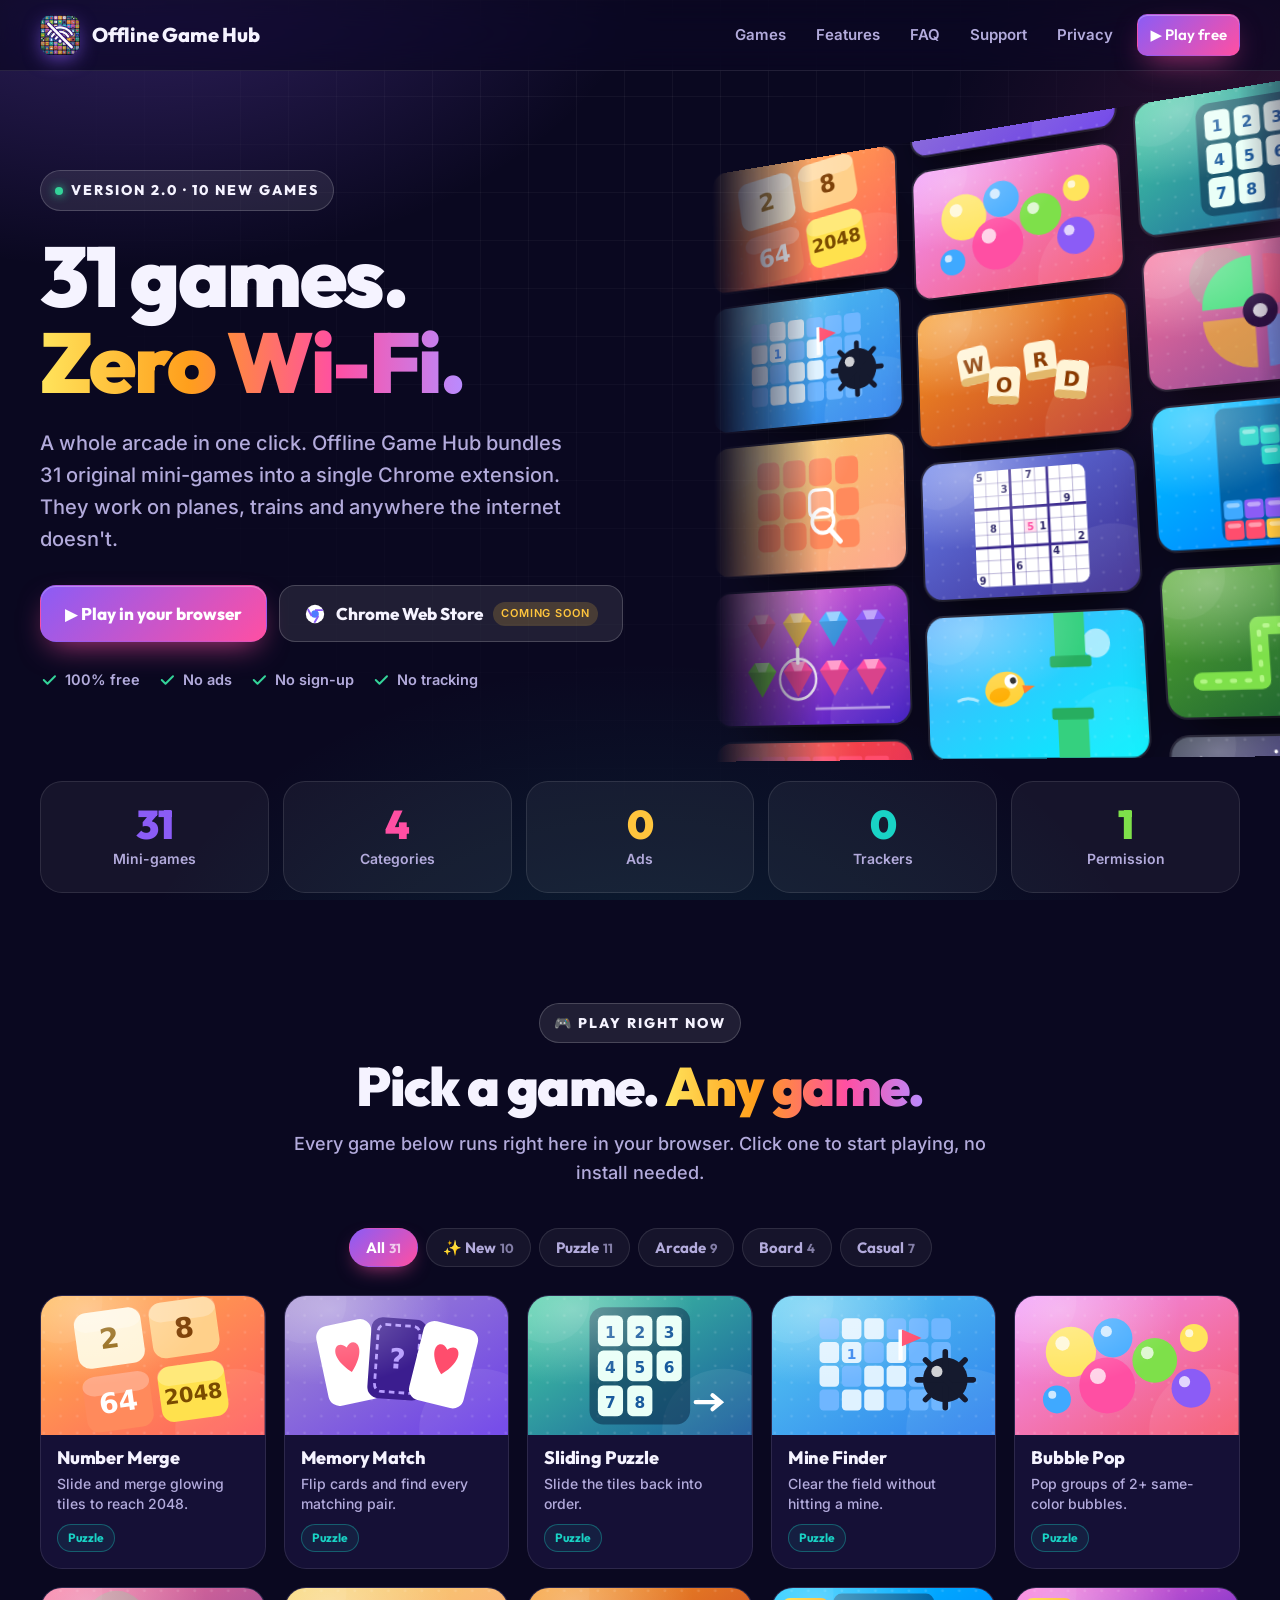
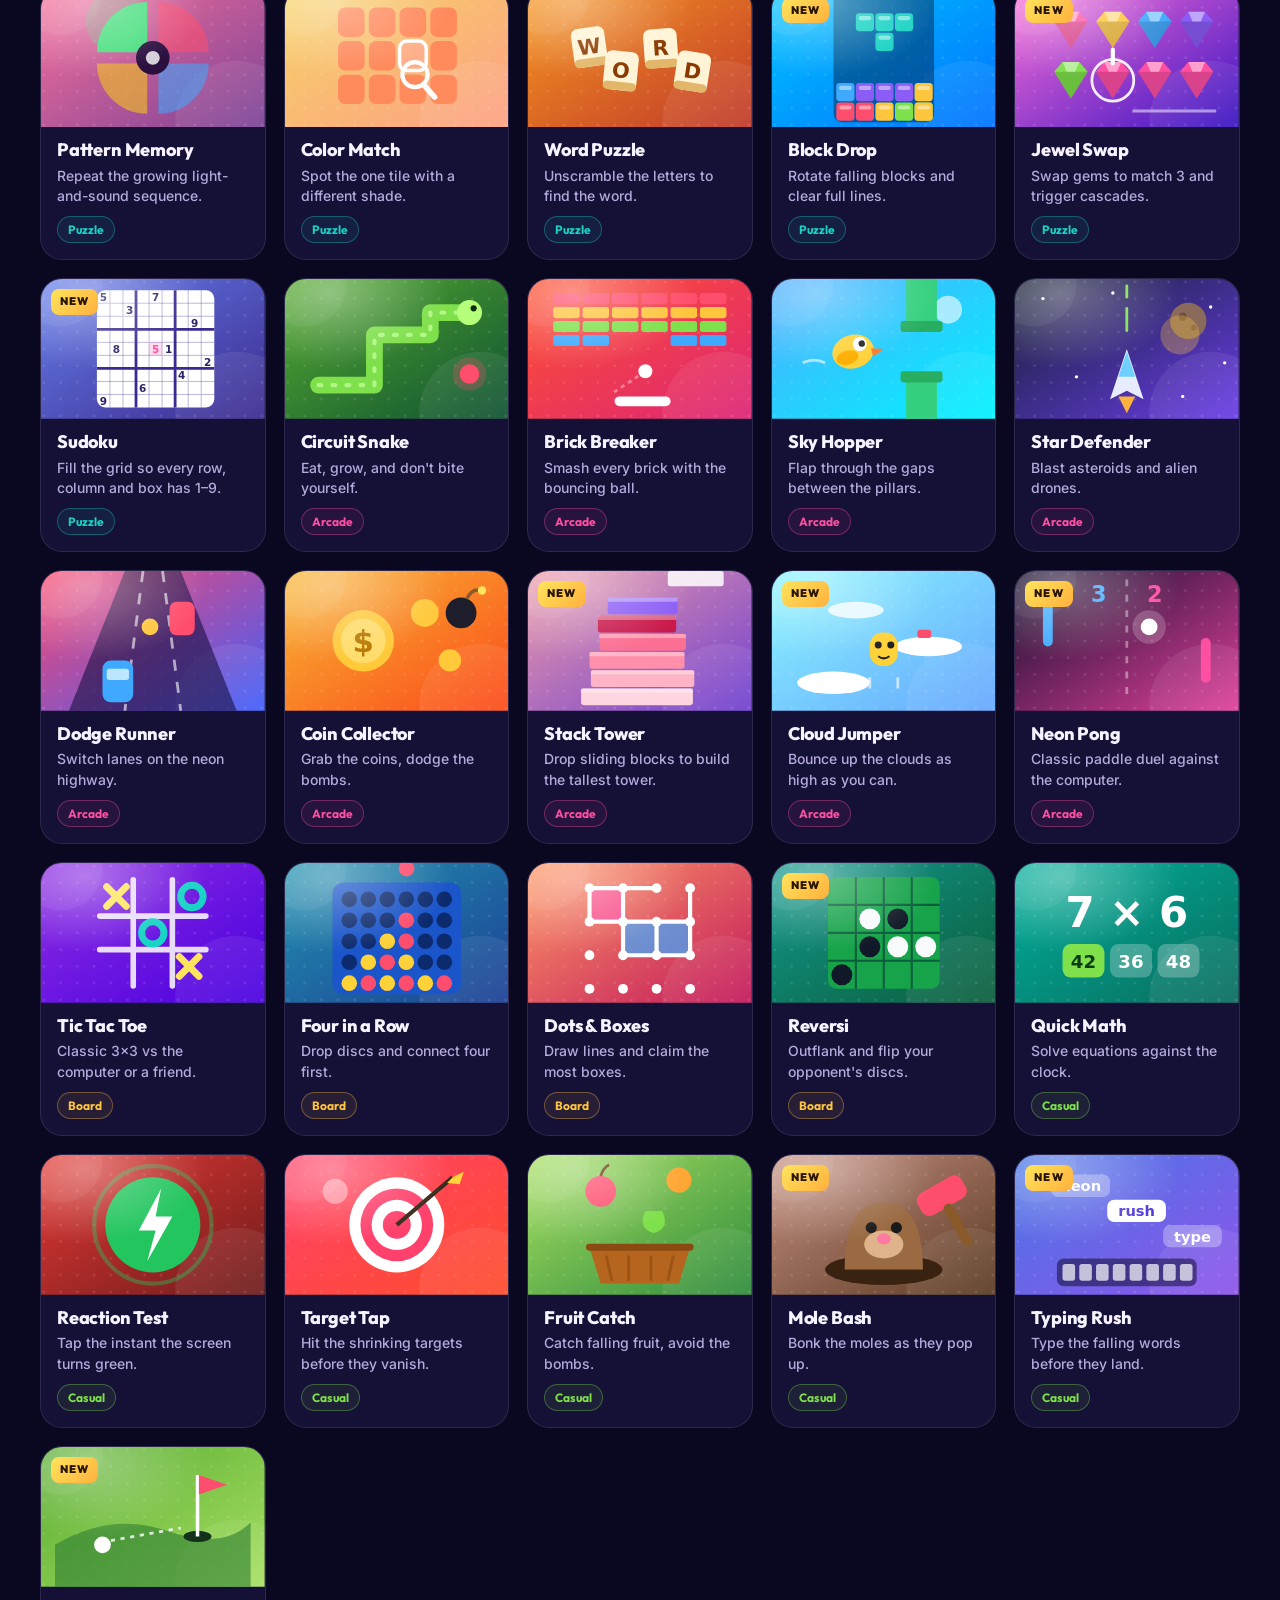
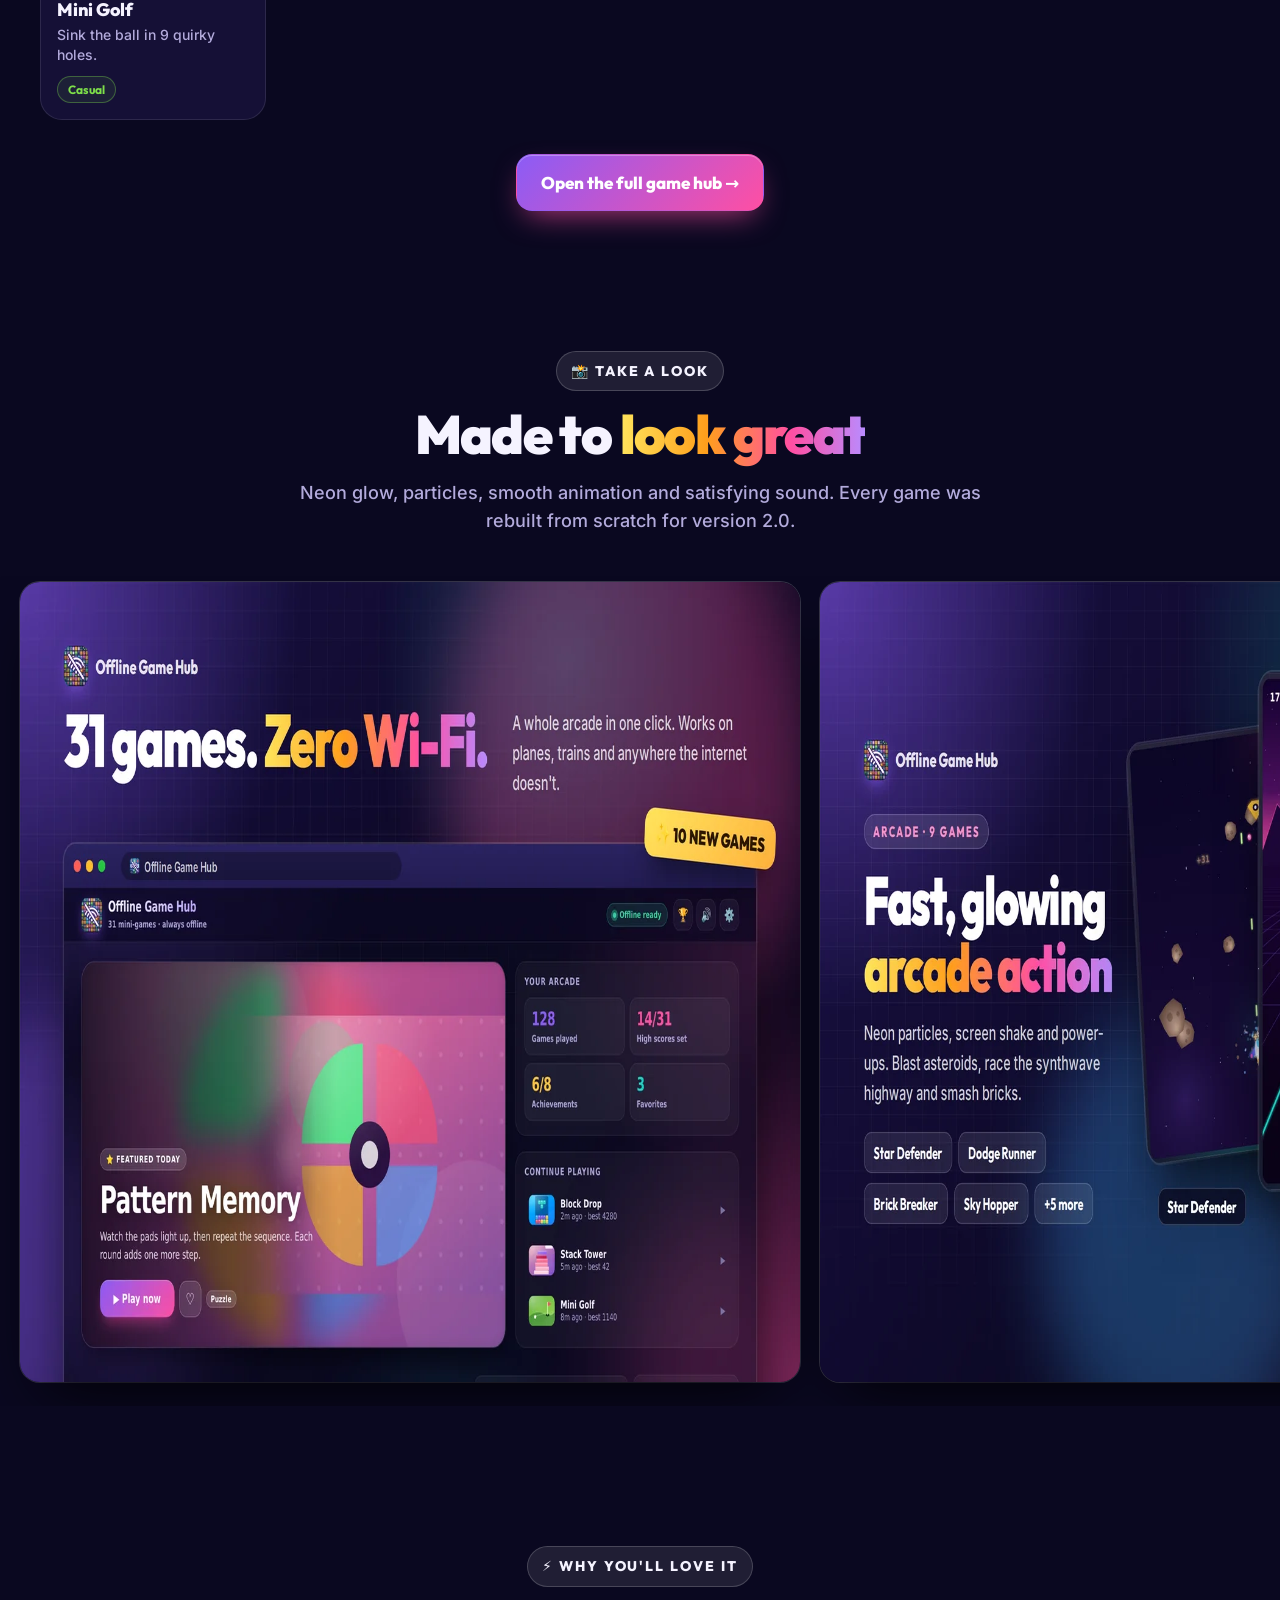
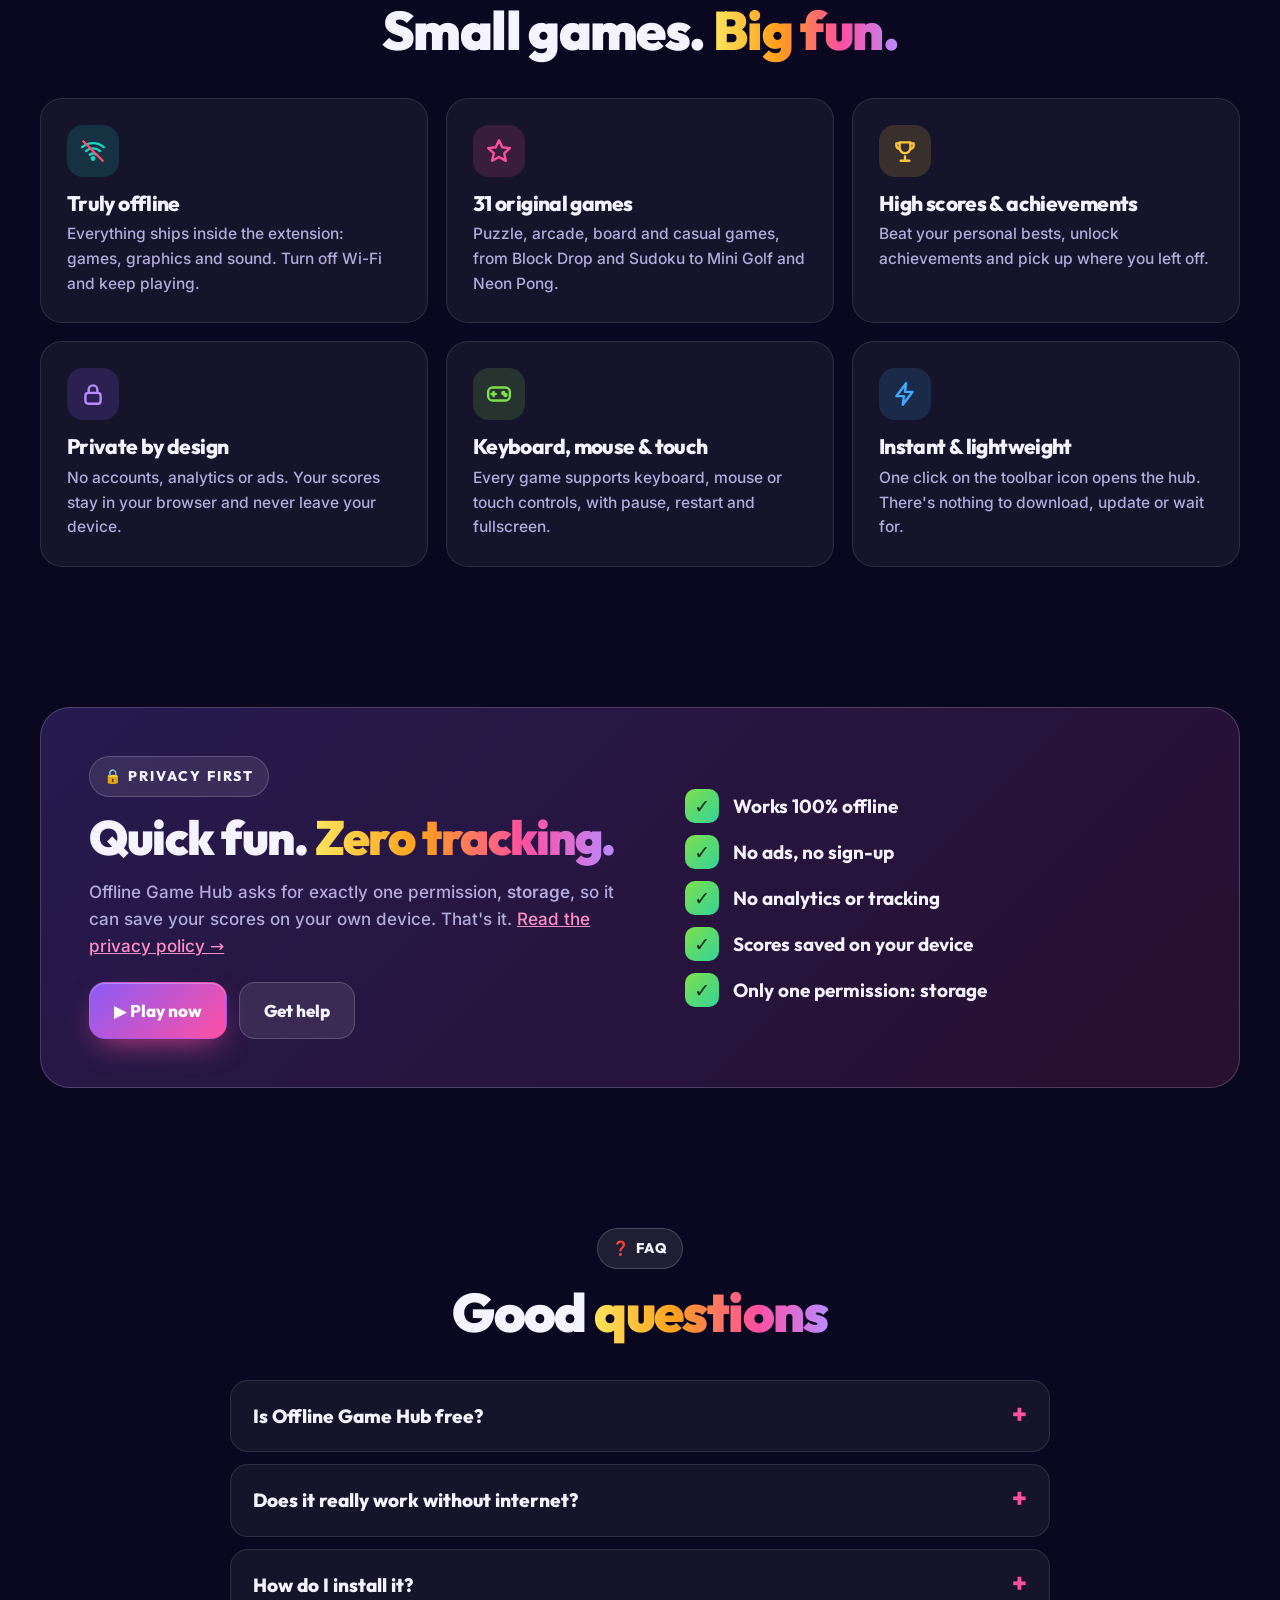
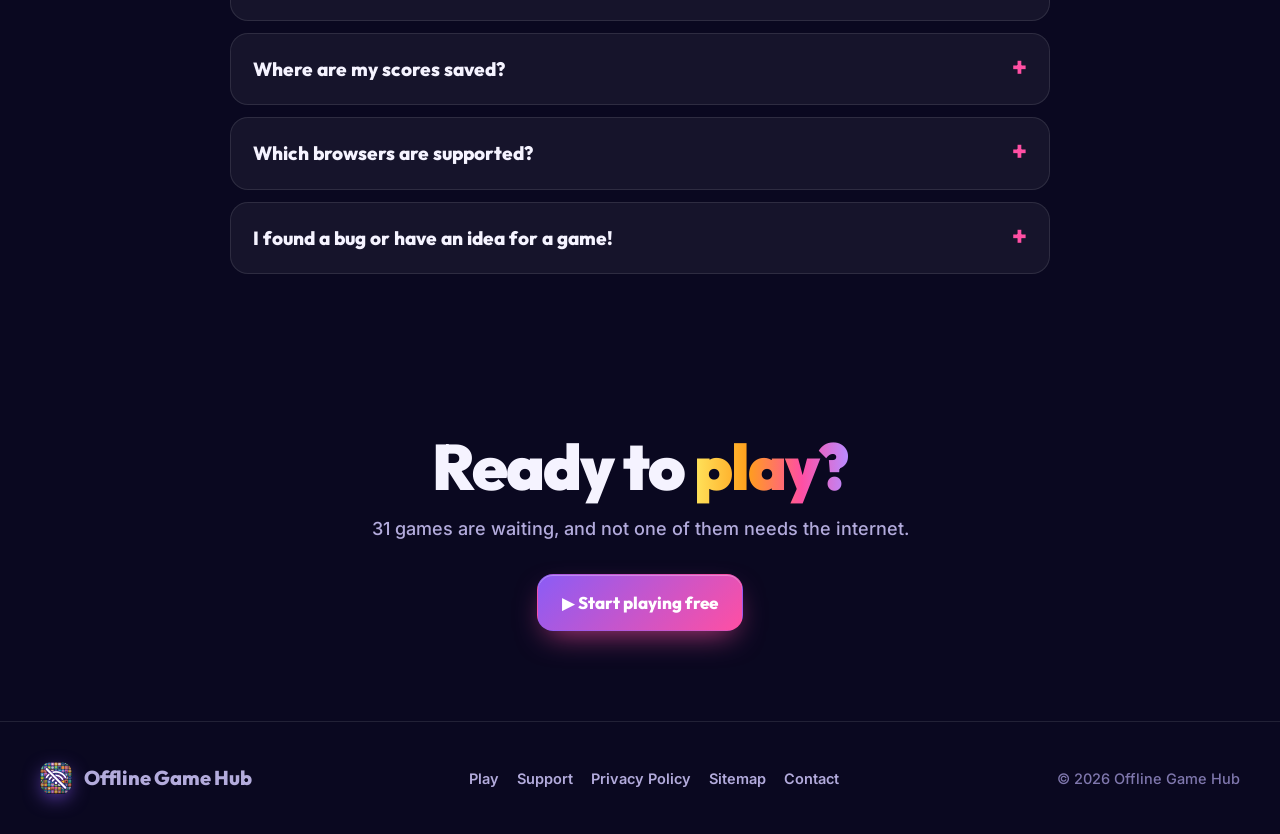
==== index.html @ c4d9e163 "Add files via upload" ====
<!DOCTYPE html>
<html lang="en">
<head>
<meta charset="UTF-8">
<meta name="viewport" content="width=device-width, initial-scale=1">
<title>Offline Game Hub – 31 Free Mini-Games That Work Without Internet</title>
<meta name="description" content="Offline Game Hub is a free Chrome extension with 31 original mini-games — puzzle, arcade, board and casual — that work fully offline. No ads, no account, no tracking.">
<link rel="canonical" href="https://YOUR-USERNAME.github.io/offline-game-hub/">
<meta name="theme-color" content="#0a0820">
<link rel="icon" href="favicon.ico" sizes="any">
<link rel="icon" type="image/png" href="assets/img/logo-64.png">
<link rel="apple-touch-icon" href="assets/img/logo-180.png">
<link rel="manifest" href="site.webmanifest">
<meta property="og:type" content="website">
<meta property="og:site_name" content="Offline Game Hub">
<meta property="og:title" content="Offline Game Hub – 31 mini-games, zero Wi-Fi">
<meta property="og:description" content="31 polished mini-games in one Chrome extension. Works offline. No ads, no sign-up, no tracking.">
<meta property="og:url" content="https://YOUR-USERNAME.github.io/offline-game-hub/">
<meta property="og:image" content="https://YOUR-USERNAME.github.io/offline-game-hub/assets/img/og-image.png">
<meta name="twitter:card" content="summary_large_image">
<meta name="twitter:image" content="https://YOUR-USERNAME.github.io/offline-game-hub/assets/img/og-image.png">
<link rel="preload" href="assets/fonts/outfit-latin-900-normal.woff2" as="font" type="font/woff2" crossorigin>
<link rel="stylesheet" href="assets/css/site.css">
<script type="application/ld+json">
{
  "@context": "https://schema.org",
  "@type": "SoftwareApplication",
  "name": "Offline Game Hub – Mini Games",
  "applicationCategory": "GameApplication",
  "operatingSystem": "Google Chrome",
  "description": "A Chrome extension with 31 original mini-games that work fully offline. No ads, no account, no tracking.",
  "url": "https://YOUR-USERNAME.github.io/offline-game-hub/",
  "image": "https://YOUR-USERNAME.github.io/offline-game-hub/assets/img/logo-512.png",
  "offers": { "@type": "Offer", "price": "0", "priceCurrency": "USD" },
  "softwareVersion": "2.0.0"
}
</script>
</head>
<body>
<div class="bg" aria-hidden="true"></div>

<header class="nav">
  <div class="wrap">
    <a class="brand" href="./"><img src="assets/img/logo-64.png" alt="" width="40" height="40">Offline Game Hub</a>
    <nav class="nav-links" aria-label="Main">
      <a href="#games">Games</a>
      <a href="#features">Features</a>
      <a href="#faq">FAQ</a>
      <a href="support.html">Support</a>
      <a href="privacy.html">Privacy</a>
      <a class="btn btn-primary btn-sm" href="play/hub/index.html">▶ Play free</a>
    </nav>
    <button class="menu-btn" type="button" aria-label="Open menu" aria-expanded="false">☰</button>
  </div>
</header>

<main>
  <section class="hero">
    <div class="wrap">
      <div>
        <span class="eyebrow"><span class="dot"></span>Version 2.0 · 10 new games</span>
        <h1><span data-game-count>31</span> games.<br><span class="grad-text">Zero Wi-Fi.</span></h1>
        <p class="lead">A whole arcade in one click. Offline Game Hub bundles 31 original mini-games into a single Chrome extension. They work on planes, trains and anywhere the internet doesn't.</p>
        <div class="cta-row">
          <a class="btn btn-primary" href="play/hub/index.html">▶ Play in your browser</a>
          <a class="btn btn-ghost" href="#install" aria-describedby="soon-note">
            <svg width="22" height="22" viewBox="0 0 24 24" aria-hidden="true"><circle cx="12" cy="12" r="10" fill="#fff"/><circle cx="12" cy="12" r="4.2" fill="#4f7cff"/><path d="M12 7.8h8.6M8.4 14.1 4.1 6.6M15.6 14.1l-4.3 7.4" stroke="#8b5cf6" stroke-width="2"/></svg>
            Chrome Web Store <span class="soon" id="soon-note">Coming soon</span>
          </a>
        </div>
        <div class="trust">
          <span><svg viewBox="0 0 24 24" fill="none" stroke="#34d399" stroke-width="2.6" stroke-linecap="round" stroke-linejoin="round"><path d="M5 12l5 5L20 7"/></svg>100% free</span>
          <span><svg viewBox="0 0 24 24" fill="none" stroke="#34d399" stroke-width="2.6" stroke-linecap="round" stroke-linejoin="round"><path d="M5 12l5 5L20 7"/></svg>No ads</span>
          <span><svg viewBox="0 0 24 24" fill="none" stroke="#34d399" stroke-width="2.6" stroke-linecap="round" stroke-linejoin="round"><path d="M5 12l5 5L20 7"/></svg>No sign-up</span>
          <span><svg viewBox="0 0 24 24" fill="none" stroke="#34d399" stroke-width="2.6" stroke-linecap="round" stroke-linejoin="round"><path d="M5 12l5 5L20 7"/></svg>No tracking</span>
        </div>
      </div>
      <div class="wall-stage" aria-hidden="true"><div class="wall" id="wall"></div></div>
    </div>
  </section>

  <div class="stats">
    <div class="wrap">
      <div class="stat reveal"><b data-game-count>31</b><span>Mini-games</span></div>
      <div class="stat reveal"><b>4</b><span>Categories</span></div>
      <div class="stat reveal"><b>0</b><span>Ads</span></div>
      <div class="stat reveal"><b>0</b><span>Trackers</span></div>
      <div class="stat reveal"><b>1</b><span>Permission</span></div>
    </div>
  </div>

  <section id="games">
    <div class="wrap">
      <div class="sec-head reveal">
        <span class="eyebrow">🎮 Play right now</span>
        <h2>Pick a game. <span class="grad-text">Any game.</span></h2>
        <p>Every game below runs right here in your browser. Click one to start playing, no install needed.</p>
      </div>
      <div class="tabs" id="tabs" role="toolbar" aria-label="Filter games"></div>
      <div class="games" id="game-grid" aria-live="polite"></div>
      <div class="center"><a class="btn btn-primary" href="play/hub/index.html">Open the full game hub →</a></div>
    </div>
  </section>

  <section id="screens">
    <div class="wrap">
      <div class="sec-head reveal">
        <span class="eyebrow">📸 Take a look</span>
        <h2>Made to <span class="grad-text">look great</span></h2>
        <p>Neon glow, particles, smooth animation and satisfying sound. Every game was rebuilt from scratch for version 2.0.</p>
      </div>
    </div>
    <div class="gallery reveal" tabindex="0" aria-label="Screenshots">
      <img src="assets/img/screenshot-1.webp" alt="The Offline Game Hub launcher with the featured game, stats and continue-playing list" width="1280" height="800" loading="lazy">
      <img src="assets/img/screenshot-2.webp" alt="Arcade games: Dodge Runner, Star Defender and Brick Breaker" width="1280" height="800" loading="lazy">
      <img src="assets/img/screenshot-3.webp" alt="Puzzle games: Block Drop, Jewel Swap and Number Merge" width="1280" height="800" loading="lazy">
      <img src="assets/img/screenshot-4.webp" alt="Board games: Reversi and Four in a Row against the computer" width="1280" height="800" loading="lazy">
      <img src="assets/img/screenshot-5.webp" alt="Casual games: Mole Bash, Mini Golf and Stack Tower, with privacy highlights" width="1280" height="800" loading="lazy">
    </div>
  </section>

  <section id="features">
    <div class="wrap">
      <div class="sec-head reveal">
        <span class="eyebrow">⚡ Why you'll love it</span>
        <h2>Small games. <span class="grad-text">Big fun.</span></h2>
      </div>
      <div class="features">
        <div class="feature reveal"><div class="ico" style="background:rgba(25,211,197,.15)"><svg viewBox="0 0 24 24" fill="none" stroke="#19d3c5" stroke-width="2.2" stroke-linecap="round"><path d="M2 8.5a15 15 0 0 1 20 0M5.5 12a10 10 0 0 1 13 0M9 15.5a5 5 0 0 1 6 0"/><circle cx="12" cy="19" r="1.2" fill="#19d3c5"/><path d="M3 3l18 18" stroke="#ff4d6d"/></svg></div><h3>Truly offline</h3><p>Everything ships inside the extension: games, graphics and sound. Turn off Wi-Fi and keep playing.</p></div>
        <div class="feature reveal"><div class="ico" style="background:rgba(255,79,163,.15)"><svg viewBox="0 0 24 24" fill="none" stroke="#ff4fa3" stroke-width="2.2" stroke-linecap="round" stroke-linejoin="round"><path d="M12 2l3 6.5 7 .8-5.2 4.8 1.5 7L12 17.5 5.7 21l1.5-7L2 9.3l7-.8z"/></svg></div><h3>31 original games</h3><p>Puzzle, arcade, board and casual games, from Block Drop and Sudoku to Mini Golf and Neon Pong.</p></div>
        <div class="feature reveal"><div class="ico" style="background:rgba(255,197,61,.15)"><svg viewBox="0 0 24 24" fill="none" stroke="#ffc53d" stroke-width="2.2" stroke-linecap="round" stroke-linejoin="round"><path d="M8 21h8M12 17v4M7 4h10v5a5 5 0 0 1-10 0z"/><path d="M17 5h3v2a3 3 0 0 1-3 3M7 5H4v2a3 3 0 0 0 3 3"/></svg></div><h3>High scores & achievements</h3><p>Beat your personal bests, unlock achievements and pick up where you left off.</p></div>
        <div class="feature reveal"><div class="ico" style="background:rgba(139,92,246,.18)"><svg viewBox="0 0 24 24" fill="none" stroke="#b98bff" stroke-width="2.2" stroke-linecap="round" stroke-linejoin="round"><rect x="5" y="11" width="14" height="10" rx="2.5"/><path d="M8 11V8a4 4 0 0 1 8 0v3"/></svg></div><h3>Private by design</h3><p>No accounts, analytics or ads. Your scores stay in your browser and never leave your device.</p></div>
        <div class="feature reveal"><div class="ico" style="background:rgba(126,224,74,.15)"><svg viewBox="0 0 24 24" fill="none" stroke="#7ee04a" stroke-width="2.2" stroke-linecap="round" stroke-linejoin="round"><rect x="2" y="6" width="20" height="12" rx="4"/><path d="M7 10v4M5 12h4"/><circle cx="16" cy="11" r="1" fill="#7ee04a"/><circle cx="18" cy="13" r="1" fill="#7ee04a"/></svg></div><h3>Keyboard, mouse & touch</h3><p>Every game supports keyboard, mouse or touch controls, with pause, restart and fullscreen.</p></div>
        <div class="feature reveal"><div class="ico" style="background:rgba(63,169,255,.15)"><svg viewBox="0 0 24 24" fill="none" stroke="#3fa9ff" stroke-width="2.2" stroke-linecap="round" stroke-linejoin="round"><path d="M13 2L4 14h7l-1 8 9-12h-7z"/></svg></div><h3>Instant & lightweight</h3><p>One click on the toolbar icon opens the hub. There's nothing to download, update or wait for.</p></div>
      </div>
    </div>
  </section>

  <section id="install">
    <div class="wrap">
      <div class="band reveal">
        <div>
          <span class="eyebrow">🔒 Privacy first</span>
          <h2 style="margin-top:16px">Quick fun. <span class="grad-text">Zero tracking.</span></h2>
          <p>Offline Game Hub asks for exactly one permission, <b>storage</b>, so it can save your scores on your own device. That's it. <a href="privacy.html" style="color:#ff8fc6">Read the privacy policy →</a></p>
          <div class="cta-row" style="margin-top:22px">
            <a class="btn btn-primary" href="play/hub/index.html">▶ Play now</a>
            <a class="btn btn-ghost" href="support.html">Get help</a>
          </div>
        </div>
        <ul class="checks">
          <li>Works 100% offline</li>
          <li>No ads, no sign-up</li>
          <li>No analytics or tracking</li>
          <li>Scores saved on your device</li>
          <li>Only one permission: storage</li>
        </ul>
      </div>
    </div>
  </section>

  <section id="faq">
    <div class="wrap">
      <div class="sec-head reveal">
        <span class="eyebrow">❓ FAQ</span>
        <h2>Good <span class="grad-text">questions</span></h2>
      </div>
      <div class="faq">
        <details class="reveal"><summary>Is Offline Game Hub free?</summary><p>Yes. It's completely free, with no ads, no in-app purchases and no account.</p></details>
        <details class="reveal"><summary>Does it really work without internet?</summary><p>Yes. Every game, image and sound is packaged inside the extension and made on your device, so once it's installed you can play with Wi-Fi turned off.</p></details>
        <details class="reveal"><summary>How do I install it?</summary><p>The extension is coming soon to the Chrome Web Store. Until then, you can play every game right here in your browser. The <a href="support.html#install" style="color:#ff8fc6">support page</a> also explains how to load the extension manually in Developer mode.</p></details>
        <details class="reveal"><summary>Where are my scores saved?</summary><p>Only on your own device, in your browser's local storage. Nothing is uploaded, and you can wipe everything anytime from Settings → Reset all data.</p></details>
        <details class="reveal"><summary>Which browsers are supported?</summary><p>The extension is built for Google Chrome and works in other Chromium browsers like Microsoft Edge, Brave and Opera. The web version on this site runs in any modern browser.</p></details>
        <details class="reveal"><summary>I found a bug or have an idea for a game!</summary><p>We'd love to hear it. Email <a href="mailto:saqibsohaib48@gmail.com" style="color:#ff8fc6">saqibsohaib48@gmail.com</a> or visit the <a href="support.html" style="color:#ff8fc6">support page</a>.</p></details>
      </div>
    </div>
  </section>

  <section class="final">
    <div class="wrap reveal">
      <h2>Ready to <span class="grad-text">play?</span></h2>
      <p>31 games are waiting, and not one of them needs the internet.</p>
      <div class="cta-row"><a class="btn btn-primary" href="play/hub/index.html">▶ Start playing free</a></div>
    </div>
  </section>
</main>

<footer>
  <div class="wrap">
    <a class="brand" href="./"><img src="assets/img/logo-64.png" alt="" width="32" height="32" style="width:32px;height:32px">Offline Game Hub</a>
    <nav aria-label="Footer">
      <a href="play/hub/index.html">Play</a>
      <a href="support.html">Support</a>
      <a href="privacy.html">Privacy Policy</a>
      <a href="sitemap.xml">Sitemap</a>
      <a href="mailto:saqibsohaib48@gmail.com">Contact</a>
    </nav>
    <span>© <span data-year>2026</span> Offline Game Hub</span>
  </div>
</footer>
<script type="module" src="assets/js/site.js"></script>
</body>
</html>
---- assets/css/site.css ----
/* Offline Game Hub — website styles */
@font-face { font-family: Outfit; font-weight: 600; font-display: swap; src: url(../fonts/outfit-latin-600-normal.woff2) format("woff2"); }
@font-face { font-family: Outfit; font-weight: 700; font-display: swap; src: url(../fonts/outfit-latin-700-normal.woff2) format("woff2"); }
@font-face { font-family: Outfit; font-weight: 800; font-display: swap; src: url(../fonts/outfit-latin-800-normal.woff2) format("woff2"); }
@font-face { font-family: Outfit; font-weight: 900; font-display: swap; src: url(../fonts/outfit-latin-900-normal.woff2) format("woff2"); }
@font-face { font-family: Inter; font-weight: 500; font-display: swap; src: url(../fonts/inter-latin-500-normal.woff2) format("woff2"); }
@font-face { font-family: Inter; font-weight: 600; font-display: swap; src: url(../fonts/inter-latin-600-normal.woff2) format("woff2"); }

:root {
  --bg: #0a0820; --bg2: #120e30; --surface: rgba(255,255,255,.05); --surface2: rgba(255,255,255,.09);
  --border: rgba(255,255,255,.1); --border2: rgba(255,255,255,.18);
  --text: #f5f3ff; --dim: #b3abdc; --faint: #7f77ad;
  --violet: #8b5cf6; --pink: #ff4fa3; --teal: #19d3c5; --amber: #ffc53d; --lime: #7ee04a;
  --grad: linear-gradient(135deg, #8b5cf6, #ff4fa3);
  --grad-text: linear-gradient(90deg, #ffe45c, #ff9f1c 35%, #ff4fa3 70%, #b98bff);
  --display: Outfit, "Segoe UI", system-ui, sans-serif;
  --body: Inter, "Segoe UI", system-ui, -apple-system, Roboto, sans-serif;
  --r: 22px; --max: 1200px;
}
* { box-sizing: border-box; }
html { scroll-behavior: smooth; overflow-x: hidden; }
body { margin: 0; background: var(--bg); color: var(--text); font-family: var(--body); line-height: 1.6; -webkit-font-smoothing: antialiased; overflow-x: hidden; }
img { max-width: 100%; display: block; }
a { color: inherit; }
.wrap { width: min(var(--max), calc(100% - 40px)); margin: 0 auto; }
.grad-text { background: var(--grad-text); -webkit-background-clip: text; background-clip: text; color: transparent; }
.sr-only { position: absolute; width: 1px; height: 1px; overflow: hidden; clip: rect(0 0 0 0); }
:focus-visible { outline: 3px solid var(--pink); outline-offset: 3px; border-radius: 8px; }

/* background */
.bg { position: fixed; inset: 0; z-index: -1; pointer-events: none;
  background:
    radial-gradient(900px 600px at 10% -10%, rgba(139,92,246,.35), transparent 60%),
    radial-gradient(800px 600px at 110% 20%, rgba(255,79,163,.2), transparent 60%),
    radial-gradient(900px 700px at 50% 120%, rgba(25,211,197,.14), transparent 60%), var(--bg); }
.bg::after { content: ""; position: absolute; inset: 0;
  background-image: linear-gradient(rgba(255,255,255,.045) 1px, transparent 1px), linear-gradient(90deg, rgba(255,255,255,.045) 1px, transparent 1px);
  background-size: 48px 48px; -webkit-mask-image: radial-gradient(ellipse at 50% 0%, #000 15%, transparent 70%); mask-image: radial-gradient(ellipse at 50% 0%, #000 15%, transparent 70%); }

/* nav */
.nav { position: sticky; top: 0; z-index: 50; backdrop-filter: blur(16px) saturate(1.4); background: rgba(10,8,32,.7); border-bottom: 1px solid var(--border); }
.nav .wrap { display: flex; align-items: center; justify-content: space-between; height: 70px; gap: 16px; }
.brand { display: flex; align-items: center; gap: 12px; text-decoration: none; font-family: var(--display); font-weight: 800; font-size: 20px; letter-spacing: -.01em; }
.brand img { width: 40px; height: 40px; border-radius: 11px; box-shadow: 0 6px 20px -4px rgba(139,92,246,.8); }
.nav-links { display: flex; align-items: center; gap: 6px; }
.nav-links a { text-decoration: none; font-weight: 600; font-size: 15px; color: var(--dim); padding: 8px 12px; border-radius: 10px; transition: color .2s, background .2s; }
.nav-links a:hover, .nav-links a[aria-current="page"] { color: var(--text); background: var(--surface); }
.nav-links a.btn, .nav-links a.btn:hover { color: #fff; background: var(--grad); margin-left: 6px; }
.menu-btn { display: none; background: var(--surface); border: 1px solid var(--border); color: var(--text); width: 44px; height: 44px; border-radius: 12px; font-size: 20px; cursor: pointer; }

/* buttons */
.btn { display: inline-flex; align-items: center; justify-content: center; gap: 10px; text-decoration: none; font-family: var(--display); font-weight: 800; font-size: 17px; padding: 14px 24px; border-radius: 16px; border: 1px solid transparent; cursor: pointer; transition: transform .15s, box-shadow .2s, background .2s; }
.btn-primary { color: #fff; background: var(--grad); box-shadow: 0 12px 30px -10px rgba(255,79,163,.7), inset 0 1px 0 rgba(255,255,255,.3); }
.btn-primary:hover { transform: translateY(-2px); box-shadow: 0 18px 36px -10px rgba(255,79,163,.85), inset 0 1px 0 rgba(255,255,255,.3); }
.btn-ghost { color: var(--text); background: var(--surface2); border-color: var(--border2); }
.btn-ghost:hover { background: rgba(255,255,255,.14); transform: translateY(-2px); }
.btn-sm { font-size: 15px; padding: 10px 16px; border-radius: 12px; }
.btn .soon { font-family: var(--body); font-size: 11px; font-weight: 600; letter-spacing: .08em; text-transform: uppercase; padding: 3px 8px; border-radius: 99px; background: rgba(255,197,61,.18); color: var(--amber); }

/* hero */
.hero { padding: 80px 0 60px; overflow: hidden; }
.hero .wrap { display: grid; grid-template-columns: 1.05fr 1fr; gap: 40px; align-items: center; }
.eyebrow { display: inline-flex; align-items: center; gap: 8px; font-family: var(--display); font-weight: 800; font-size: 14px; letter-spacing: .14em; text-transform: uppercase; padding: 8px 14px; border-radius: 999px; background: var(--surface2); border: 1px solid var(--border2); }
.eyebrow .dot { width: 8px; height: 8px; border-radius: 50%; background: #34d399; box-shadow: 0 0 10px #34d399; }
h1, h2, h3 { font-family: var(--display); letter-spacing: -.03em; line-height: 1.02; margin: 0; }
.hero h1 { font-size: clamp(46px, 6.6vw, 86px); font-weight: 900; margin-top: 22px; }
.hero p.lead { font-size: clamp(17px, 1.6vw, 20px); color: var(--dim); max-width: 540px; margin: 22px 0 30px; }
.cta-row { display: flex; gap: 12px; flex-wrap: wrap; }
.trust { display: flex; gap: 18px; flex-wrap: wrap; margin-top: 26px; color: var(--dim); font-weight: 600; font-size: 14.5px; }
.trust span { display: inline-flex; align-items: center; gap: 7px; }
.trust svg { width: 18px; height: 18px; flex: none; }

.wall-stage { position: relative; height: 560px; perspective: 1400px; }
.wall { position: absolute; inset: -40px -120px -40px 0; transform: rotateY(-20deg) rotateX(8deg) rotateZ(-5deg); transform-style: preserve-3d;
  -webkit-mask-image: linear-gradient(90deg, transparent, #000 18%, #000 85%, transparent), linear-gradient(transparent, #000 10%, #000 88%, transparent);
  -webkit-mask-composite: source-in; mask-image: linear-gradient(90deg, transparent, #000 18%, #000 85%, transparent); }
.wall-col { position: absolute; top: 0; display: flex; flex-direction: column; gap: 18px; animation: drift 38s linear infinite; }
.wall-col:nth-child(2) { animation-duration: 46s; animation-direction: reverse; }
.wall-col:nth-child(3) { animation-duration: 42s; }
@keyframes drift { from { transform: translateY(0); } to { transform: translateY(-50%); } }
.wall-card { width: 220px; aspect-ratio: 16 / 10; border-radius: 18px; overflow: hidden; box-shadow: 0 24px 50px -18px rgba(0,0,0,.9), 0 0 0 2px rgba(255,255,255,.14); text-decoration: none; }
.wall-card svg { width: 100%; height: 100%; display: block; }
@media (prefers-reduced-motion: reduce) { .wall-col { animation: none; } html { scroll-behavior: auto; } }

/* stats */
.stats { padding: 10px 0 40px; }
.stats .wrap { display: grid; grid-template-columns: repeat(5, 1fr); gap: 14px; }
.stat { padding: 20px; border-radius: var(--r); background: var(--surface); border: 1px solid var(--border); text-align: center; }
.stat b { display: block; font-family: var(--display); font-weight: 900; font-size: 40px; letter-spacing: -.03em; line-height: 1.1; }
.stat span { color: var(--dim); font-weight: 600; font-size: 14px; }
.stat:nth-child(1) b { color: var(--violet); } .stat:nth-child(2) b { color: var(--pink); } .stat:nth-child(3) b { color: var(--amber); } .stat:nth-child(4) b { color: var(--teal); } .stat:nth-child(5) b { color: var(--lime); }

/* sections */
section { padding: 70px 0; }
.sec-head { text-align: center; max-width: 720px; margin: 0 auto 40px; }
.sec-head h2 { font-size: clamp(34px, 4.4vw, 54px); font-weight: 900; margin-top: 16px; }
.sec-head p { color: var(--dim); font-size: 18px; margin: 16px 0 0; }

/* games */
.tabs { display: flex; flex-wrap: wrap; justify-content: center; gap: 8px; margin-bottom: 28px; }
.tab { font-family: var(--display); font-weight: 700; font-size: 15px; color: var(--dim); background: var(--surface); border: 1px solid var(--border); padding: 9px 16px; border-radius: 999px; cursor: pointer; transition: all .2s; }
.tab:hover { color: var(--text); border-color: var(--border2); }
.tab.active { color: #fff; background: var(--grad); border-color: transparent; box-shadow: 0 8px 20px -8px rgba(255,79,163,.7); }
.tab .n { opacity: .7; margin-left: 4px; font-size: 13px; }
.games { display: grid; grid-template-columns: repeat(auto-fill, minmax(220px, 1fr)); gap: 18px; }
.game { position: relative; display: flex; flex-direction: column; text-decoration: none; border-radius: var(--r); overflow: hidden; background: #151036; border: 1px solid var(--border); transition: transform .25s cubic-bezier(.2,.8,.2,1), box-shadow .25s, border-color .25s; }
.game:hover { transform: translateY(-6px); border-color: var(--border2); box-shadow: 0 26px 50px -20px rgba(0,0,0,.8), 0 0 0 1px rgba(139,92,246,.4); }
.game .art { position: relative; aspect-ratio: 16 / 10; overflow: hidden; }
.game .art svg { width: 100%; height: 100%; display: block; transition: transform .6s cubic-bezier(.2,.8,.2,1); }
.game:hover .art svg { transform: scale(1.08); }
.game .play { position: absolute; right: 12px; bottom: 12px; width: 46px; height: 46px; border-radius: 50%; display: grid; place-items: center; background: #fff; color: #1c1640; font-size: 16px; padding-left: 3px; box-shadow: 0 10px 22px -6px rgba(0,0,0,.6); opacity: 0; transform: translateY(8px) scale(.85); transition: all .25s; }
.game:hover .play, .game:focus-visible .play { opacity: 1; transform: none; }
.game .new { position: absolute; left: 10px; top: 10px; font-family: var(--display); font-weight: 900; font-size: 11px; letter-spacing: .1em; padding: 4px 9px; border-radius: 8px; color: #2a1600; background: linear-gradient(135deg, #ffe45c, #ffb13d); }
.game .body { padding: 14px 16px 16px; }
.game h3 { font-size: 18px; font-weight: 800; letter-spacing: -.01em; }
.game p { margin: 6px 0 10px; color: var(--dim); font-size: 14px; line-height: 1.45; }
.chip { display: inline-block; font-family: var(--display); font-size: 12px; font-weight: 700; padding: 3px 10px; border-radius: 999px; border: 1px solid; }
.c-puzzle { color: #19d3c5; border-color: rgba(25,211,197,.35); background: rgba(25,211,197,.08); }
.c-arcade { color: #ff4fa3; border-color: rgba(255,79,163,.35); background: rgba(255,79,163,.08); }
.c-board { color: #ffc53d; border-color: rgba(255,197,61,.35); background: rgba(255,197,61,.08); }
.c-casual { color: #7ee04a; border-color: rgba(126,224,74,.35); background: rgba(126,224,74,.08); }
.center { text-align: center; margin-top: 34px; }

/* gallery */
.gallery { display: grid; grid-auto-flow: column; grid-auto-columns: min(780px, 86%); gap: 20px; overflow-x: auto; scroll-snap-type: x mandatory; padding: 6px 20px 24px; scrollbar-width: thin; }
.gallery img { width: 100%; border-radius: 20px; scroll-snap-align: center; box-shadow: 0 30px 60px -24px rgba(0,0,0,.9), 0 0 0 1px var(--border2); }

/* features */
.features { display: grid; grid-template-columns: repeat(3, 1fr); gap: 18px; }
.feature { padding: 26px; border-radius: var(--r); background: var(--surface); border: 1px solid var(--border); transition: border-color .2s, transform .2s; }
.feature:hover { border-color: var(--border2); transform: translateY(-3px); }
.feature .ico { width: 52px; height: 52px; border-radius: 16px; display: grid; place-items: center; margin-bottom: 16px; }
.feature .ico svg { width: 26px; height: 26px; }
.feature h3 { font-size: 21px; font-weight: 800; }
.feature p { color: var(--dim); margin: 8px 0 0; font-size: 15.5px; }

/* privacy band */
.band { border-radius: 30px; padding: 48px; display: grid; grid-template-columns: 1.1fr 1fr; gap: 40px; align-items: center;
  background: linear-gradient(135deg, rgba(139,92,246,.22), rgba(255,79,163,.12)); border: 1px solid var(--border2); }
.band h2 { font-size: clamp(32px, 4vw, 48px); font-weight: 900; }
.band p { color: var(--dim); font-size: 17px; }
.checks { list-style: none; padding: 0; margin: 0; display: grid; gap: 12px; }
.checks li { display: flex; align-items: center; gap: 14px; font-family: var(--display); font-weight: 700; font-size: 19px; }
.checks li::before { content: "✓"; flex: none; width: 34px; height: 34px; border-radius: 10px; display: grid; place-items: center; font-weight: 900; color: #0b2a14; background: linear-gradient(135deg, #7ee04a, #34d399); }

/* faq */
.faq { max-width: 820px; margin: 0 auto; display: grid; gap: 12px; }
.faq details { border-radius: 18px; background: var(--surface); border: 1px solid var(--border); padding: 4px 22px; }
.faq summary { cursor: pointer; list-style: none; font-family: var(--display); font-weight: 800; font-size: 19px; padding: 16px 0; display: flex; justify-content: space-between; gap: 16px; }
.faq summary::-webkit-details-marker { display: none; }
.faq summary::after { content: "+"; font-size: 26px; line-height: 1; color: var(--pink); transition: transform .2s; }
.faq details[open] summary::after { transform: rotate(45deg); }
.faq details p { margin: 0 0 18px; color: var(--dim); }

/* final cta */
.final { text-align: center; padding: 90px 0; }
.final h2 { font-size: clamp(38px, 5vw, 64px); font-weight: 900; }
.final p { color: var(--dim); font-size: 18px; margin: 16px 0 30px; }
.final .cta-row { justify-content: center; }

/* doc pages */
.doc { padding: 60px 0 80px; }
.doc .wrap { max-width: 860px; }
.doc h1 { font-size: clamp(40px, 5vw, 60px); font-weight: 900; }
.doc .meta { color: var(--faint); margin-top: 12px; font-weight: 600; }
.doc h2 { font-size: 26px; font-weight: 800; margin: 42px 0 12px; }
.doc h3 { font-size: 19px; font-weight: 800; margin: 24px 0 8px; }
.doc p, .doc li { color: #d9d4f5; font-size: 16.5px; }
.doc ul { padding-left: 22px; }
.doc a { color: #ff8fc6; }
.doc a.btn-primary { color: #fff; }
.doc a.btn-ghost { color: var(--text); }
.doc code { background: var(--surface2); padding: 2px 7px; border-radius: 6px; font-size: .92em; }
.card { border-radius: var(--r); background: var(--surface); border: 1px solid var(--border); padding: 26px; }
.summary-card { margin-top: 30px; }
.summary-card ul { margin: 10px 0 0; }
.contact { display: grid; grid-template-columns: 1fr 1fr; gap: 18px; margin-top: 32px; }
.contact .card h2 { margin-top: 0; font-size: 22px; }
.mail { font-family: var(--display); font-weight: 800; font-size: 21px; word-break: break-all; }
.steps { counter-reset: s; list-style: none; padding: 0; display: grid; gap: 12px; }
.steps li { counter-increment: s; position: relative; padding-left: 44px; min-height: 30px; }
.steps li::before { content: counter(s); position: absolute; left: 0; top: 0; width: 30px; height: 30px; border-radius: 9px; display: grid; place-items: center; font-family: var(--display); font-weight: 900; background: var(--grad); color: #fff; font-size: 15px; margin-top: 2px; }
pre.tpl { white-space: pre-wrap; background: rgba(0,0,0,.3); border: 1px solid var(--border); padding: 18px; border-radius: 14px; color: #d9d4f5; font-size: 14.5px; }

/* footer */
footer { border-top: 1px solid var(--border); padding: 40px 0; color: var(--faint); font-size: 14.5px; }
footer .wrap { display: flex; justify-content: space-between; gap: 20px; flex-wrap: wrap; align-items: center; }
footer nav { display: flex; gap: 18px; flex-wrap: wrap; }
footer a { text-decoration: none; color: var(--dim); font-weight: 600; }
footer a:hover { color: var(--text); }

/* reveal */
.reveal { opacity: 0; transform: translateY(24px); transition: opacity .7s ease, transform .7s cubic-bezier(.2,.8,.2,1); }
.reveal.in { opacity: 1; transform: none; }
@media (prefers-reduced-motion: reduce) { .reveal { opacity: 1; transform: none; transition: none; } }

/* responsive */
@media (max-width: 980px) {
  .hero .wrap { grid-template-columns: 1fr; }
  .wall-stage { height: 380px; }
  .stats .wrap { grid-template-columns: repeat(3, 1fr); }
  .features { grid-template-columns: 1fr 1fr; }
  .band { grid-template-columns: 1fr; padding: 32px; }
}
@media (max-width: 720px) {
  .nav-links { display: none; position: absolute; top: 70px; left: 0; right: 0; flex-direction: column; align-items: stretch; padding: 12px 16px 18px; background: rgba(10,8,32,.97); border-bottom: 1px solid var(--border); }
  .nav-links.open { display: flex; }
  .menu-btn { display: inline-grid; place-items: center; }
  .hero { padding-top: 44px; }
  .stats .wrap { grid-template-columns: 1fr 1fr; }
  .features { grid-template-columns: 1fr; }
  .contact { grid-template-columns: 1fr; }
  .games { grid-template-columns: repeat(auto-fill, minmax(160px, 1fr)); gap: 12px; }
  .game p { display: none; }
  section { padding: 50px 0; }
}
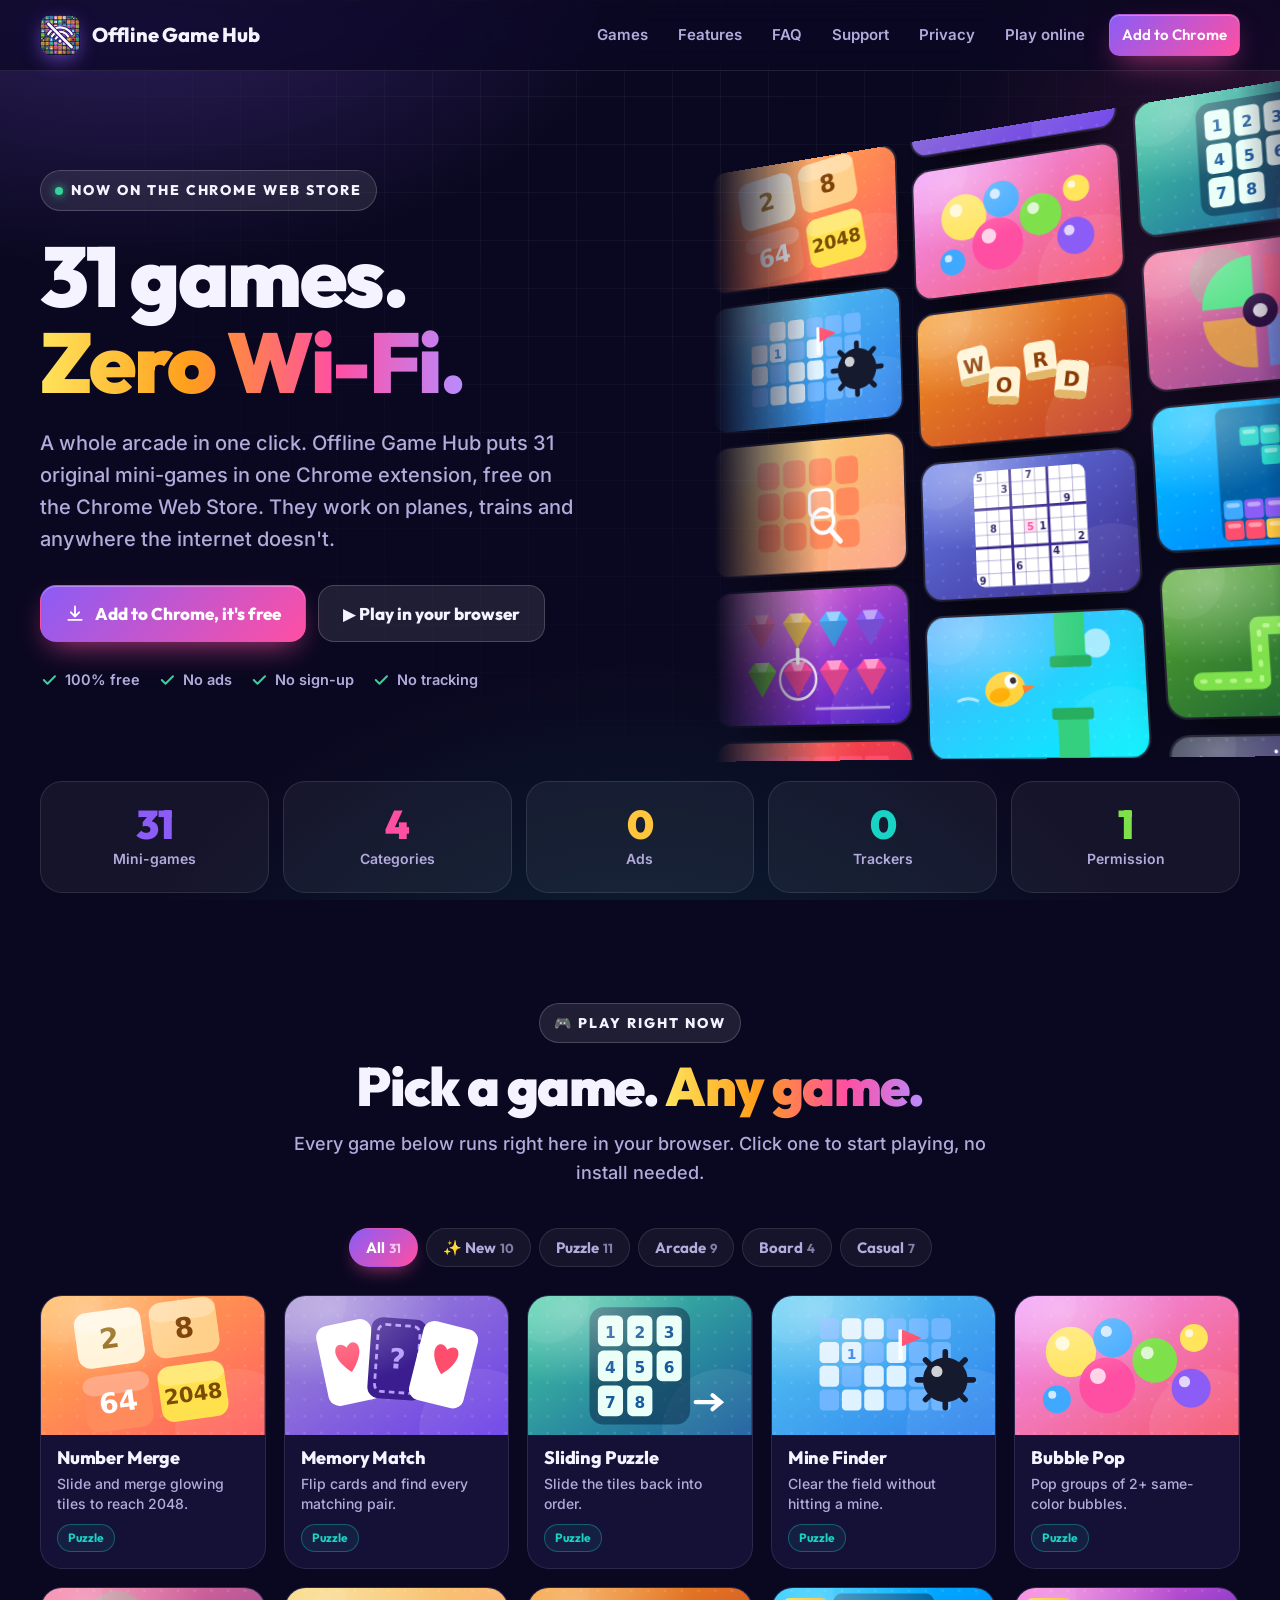
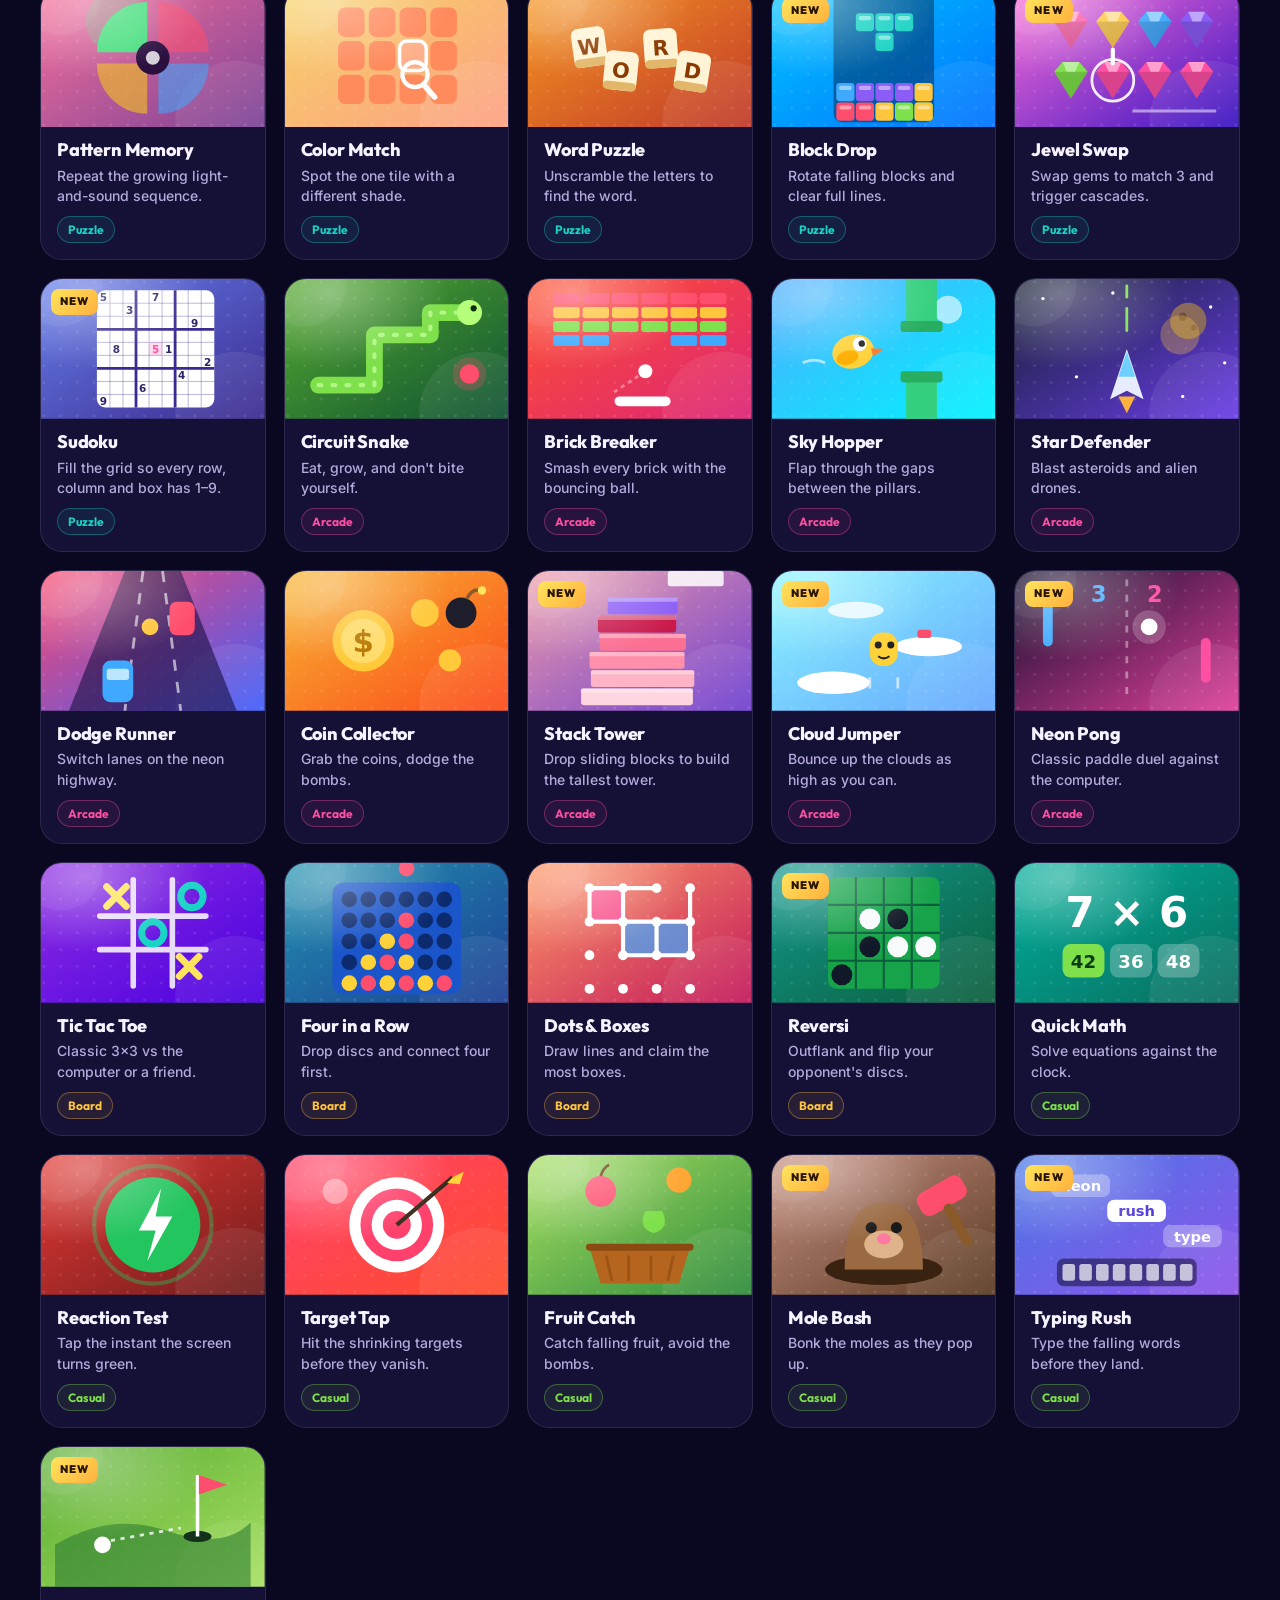
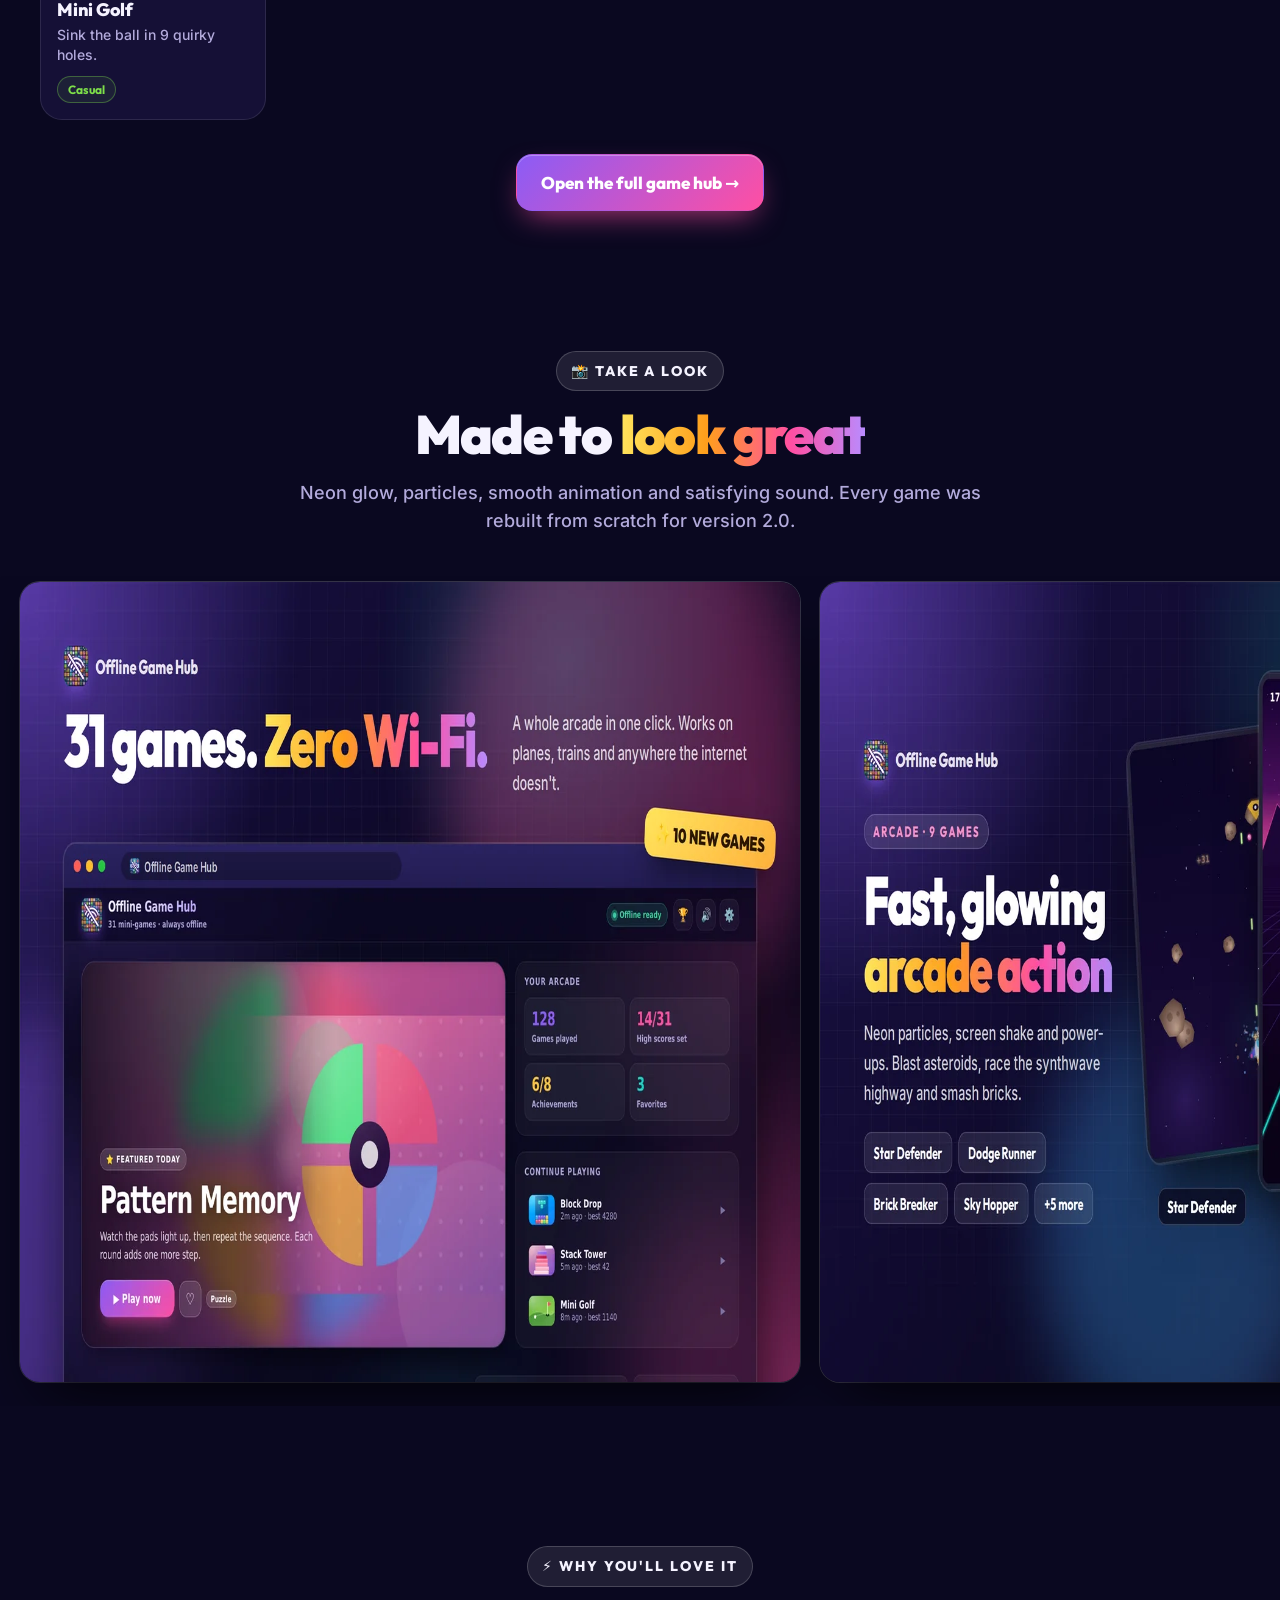
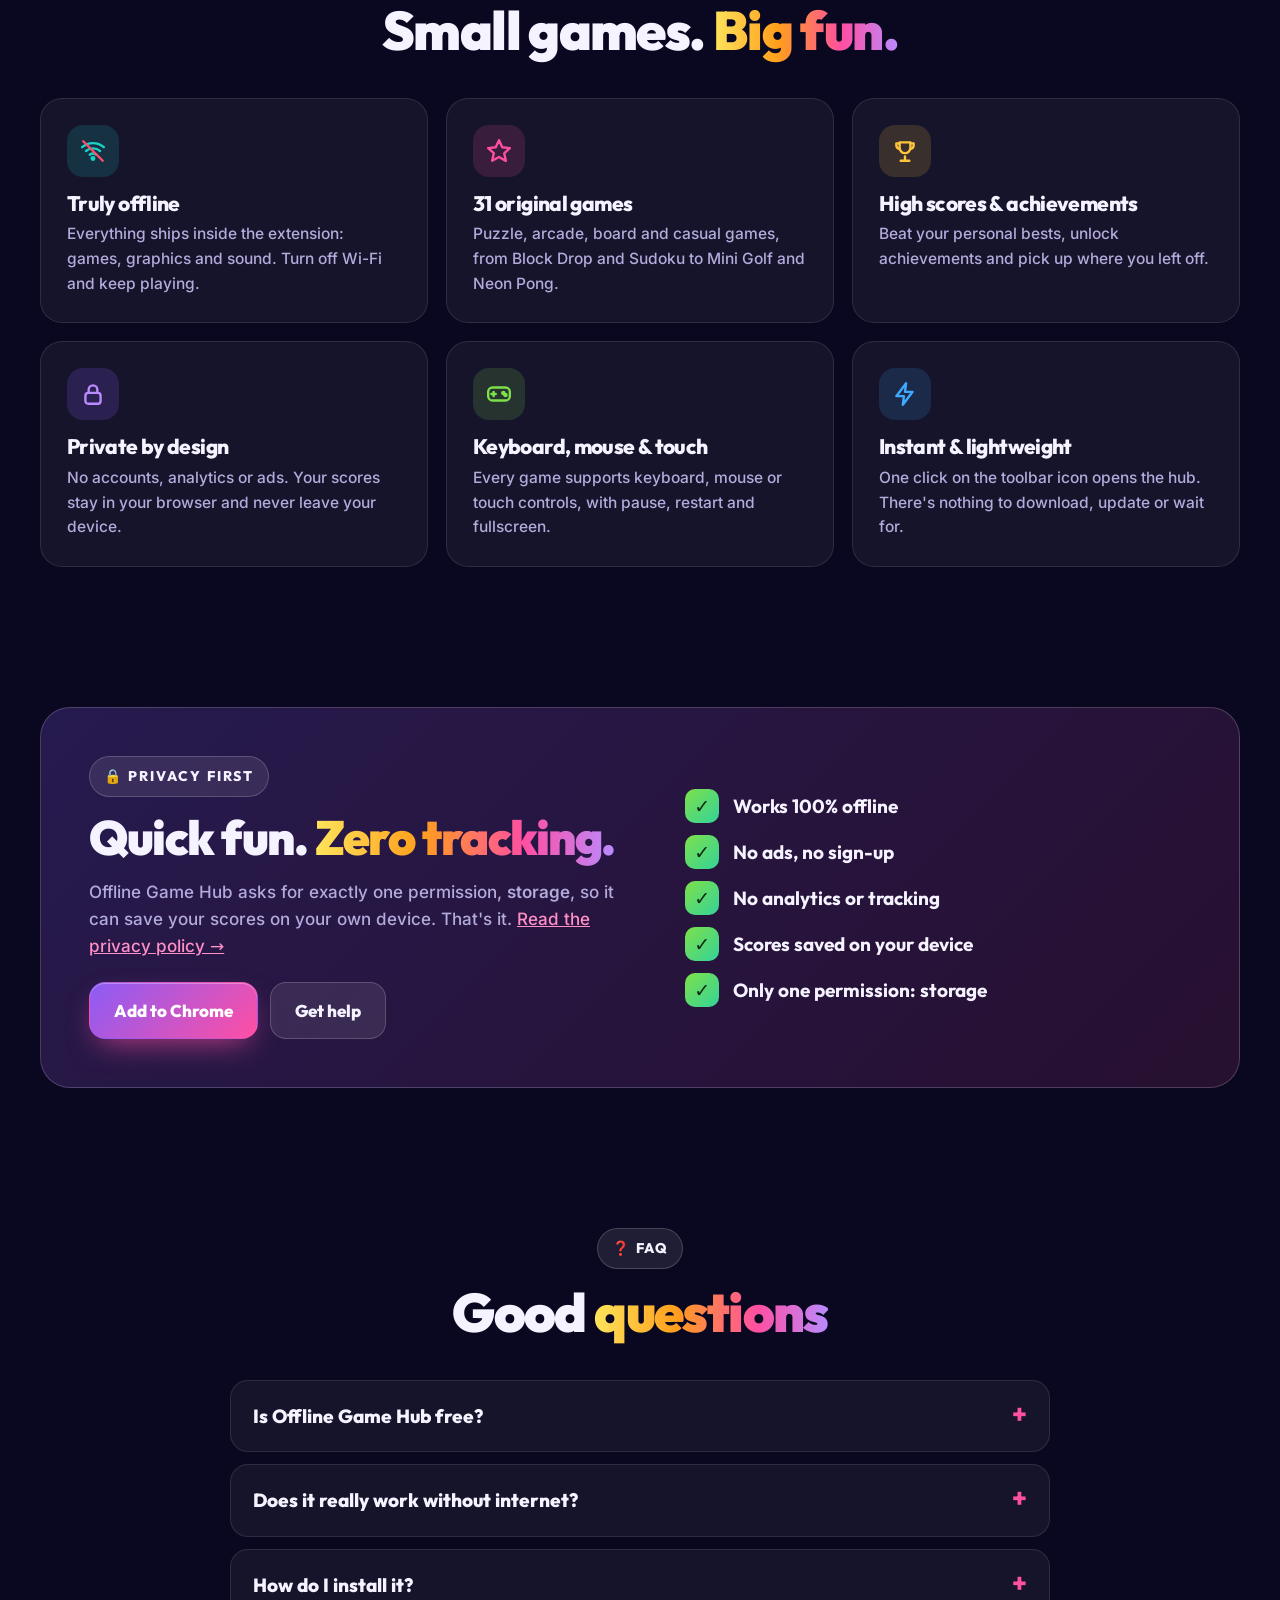
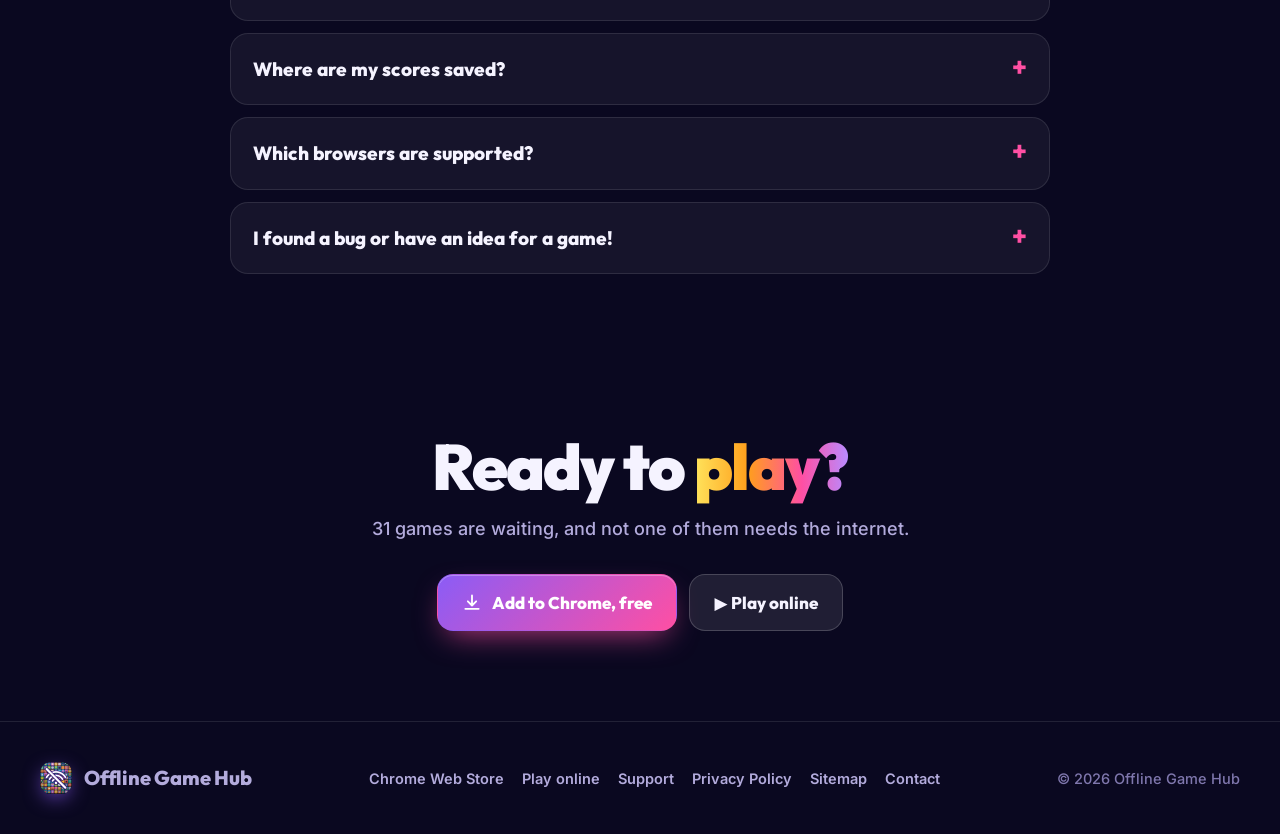
==== commit 7f7fd156: "Add files via upload" ====
--- a/index.html
+++ b/index.html
@@ -32,7 +32,9 @@
   "url": "https://YOUR-USERNAME.github.io/offline-game-hub/",
   "image": "https://YOUR-USERNAME.github.io/offline-game-hub/assets/img/logo-512.png",
   "offers": { "@type": "Offer", "price": "0", "priceCurrency": "USD" },
-  "softwareVersion": "2.0.0"
+  "softwareVersion": "2.0.0",
+  "installUrl": "https://chromewebstore.google.com/detail/obmkiidjoijonjjenklfifehhkdjcnji",
+  "downloadUrl": "https://chromewebstore.google.com/detail/obmkiidjoijonjjenklfifehhkdjcnji"
 }
 </script>
 </head>
@@ -48,7 +50,8 @@
       <a href="#faq">FAQ</a>
       <a href="support.html">Support</a>
       <a href="privacy.html">Privacy</a>
-      <a class="btn btn-primary btn-sm" href="play/hub/index.html">▶ Play free</a>
+      <a href="play/hub/index.html">Play online</a>
+      <a class="btn btn-primary btn-sm" href="https://chromewebstore.google.com/detail/obmkiidjoijonjjenklfifehhkdjcnji" target="_blank" rel="noopener">Add to Chrome</a>
     </nav>
     <button class="menu-btn" type="button" aria-label="Open menu" aria-expanded="false">☰</button>
   </div>
@@ -58,15 +61,12 @@
   <section class="hero">
     <div class="wrap">
       <div>
-        <span class="eyebrow"><span class="dot"></span>Version 2.0 · 10 new games</span>
+        <span class="eyebrow"><span class="dot"></span>Now on the Chrome Web Store</span>
         <h1><span data-game-count>31</span> games.<br><span class="grad-text">Zero Wi-Fi.</span></h1>
-        <p class="lead">A whole arcade in one click. Offline Game Hub bundles 31 original mini-games into a single Chrome extension. They work on planes, trains and anywhere the internet doesn't.</p>
+        <p class="lead">A whole arcade in one click. Offline Game Hub puts 31 original mini-games in one Chrome extension, free on the Chrome Web Store. They work on planes, trains and anywhere the internet doesn't.</p>
         <div class="cta-row">
-          <a class="btn btn-primary" href="play/hub/index.html">▶ Play in your browser</a>
-          <a class="btn btn-ghost" href="#install" aria-describedby="soon-note">
-            <svg width="22" height="22" viewBox="0 0 24 24" aria-hidden="true"><circle cx="12" cy="12" r="10" fill="#fff"/><circle cx="12" cy="12" r="4.2" fill="#4f7cff"/><path d="M12 7.8h8.6M8.4 14.1 4.1 6.6M15.6 14.1l-4.3 7.4" stroke="#8b5cf6" stroke-width="2"/></svg>
-            Chrome Web Store <span class="soon" id="soon-note">Coming soon</span>
-          </a>
+          <a class="btn btn-primary" href="https://chromewebstore.google.com/detail/obmkiidjoijonjjenklfifehhkdjcnji" target="_blank" rel="noopener"><svg width="20" height="20" viewBox="0 0 24 24" fill="none" stroke="currentColor" stroke-width="2.2" stroke-linecap="round" stroke-linejoin="round" aria-hidden="true"><path d="M12 3v12m0 0l-5-5m5 5l5-5M4 19h16"/></svg>Add to Chrome, it's free</a>
+          <a class="btn btn-ghost" href="play/hub/index.html">▶ Play in your browser</a>
         </div>
         <div class="trust">
           <span><svg viewBox="0 0 24 24" fill="none" stroke="#34d399" stroke-width="2.6" stroke-linecap="round" stroke-linejoin="round"><path d="M5 12l5 5L20 7"/></svg>100% free</span>
@@ -136,7 +136,7 @@
     </div>
   </section>
 
-  <section id="install">
+  <section id="privacy">
     <div class="wrap">
       <div class="band reveal">
         <div>
@@ -144,7 +144,7 @@
           <h2 style="margin-top:16px">Quick fun. <span class="grad-text">Zero tracking.</span></h2>
           <p>Offline Game Hub asks for exactly one permission, <b>storage</b>, so it can save your scores on your own device. That's it. <a href="privacy.html" style="color:#ff8fc6">Read the privacy policy →</a></p>
           <div class="cta-row" style="margin-top:22px">
-            <a class="btn btn-primary" href="play/hub/index.html">▶ Play now</a>
+            <a class="btn btn-primary" href="https://chromewebstore.google.com/detail/obmkiidjoijonjjenklfifehhkdjcnji" target="_blank" rel="noopener">Add to Chrome</a>
             <a class="btn btn-ghost" href="support.html">Get help</a>
           </div>
         </div>
@@ -168,7 +168,7 @@
       <div class="faq">
         <details class="reveal"><summary>Is Offline Game Hub free?</summary><p>Yes. It's completely free, with no ads, no in-app purchases and no account.</p></details>
         <details class="reveal"><summary>Does it really work without internet?</summary><p>Yes. Every game, image and sound is packaged inside the extension and made on your device, so once it's installed you can play with Wi-Fi turned off.</p></details>
-        <details class="reveal"><summary>How do I install it?</summary><p>The extension is coming soon to the Chrome Web Store. Until then, you can play every game right here in your browser. The <a href="support.html#install" style="color:#ff8fc6">support page</a> also explains how to load the extension manually in Developer mode.</p></details>
+        <details class="reveal"><summary>How do I install it?</summary><p>Open the <a href="https://chromewebstore.google.com/detail/obmkiidjoijonjjenklfifehhkdjcnji" target="_blank" rel="noopener" style="color:#ff8fc6">Offline Game Hub page on the Chrome Web Store</a>, click <b>Add to Chrome</b>, then pin the icon to your toolbar. You can also try every game right here in your browser first.</p></details>
         <details class="reveal"><summary>Where are my scores saved?</summary><p>Only on your own device, in your browser's local storage. Nothing is uploaded, and you can wipe everything anytime from Settings → Reset all data.</p></details>
         <details class="reveal"><summary>Which browsers are supported?</summary><p>The extension is built for Google Chrome and works in other Chromium browsers like Microsoft Edge, Brave and Opera. The web version on this site runs in any modern browser.</p></details>
         <details class="reveal"><summary>I found a bug or have an idea for a game!</summary><p>We'd love to hear it. Email <a href="mailto:saqibsohaib48@gmail.com" style="color:#ff8fc6">saqibsohaib48@gmail.com</a> or visit the <a href="support.html" style="color:#ff8fc6">support page</a>.</p></details>
@@ -180,7 +180,7 @@
     <div class="wrap reveal">
       <h2>Ready to <span class="grad-text">play?</span></h2>
       <p>31 games are waiting, and not one of them needs the internet.</p>
-      <div class="cta-row"><a class="btn btn-primary" href="play/hub/index.html">▶ Start playing free</a></div>
+      <div class="cta-row"><a class="btn btn-primary" href="https://chromewebstore.google.com/detail/obmkiidjoijonjjenklfifehhkdjcnji" target="_blank" rel="noopener"><svg width="20" height="20" viewBox="0 0 24 24" fill="none" stroke="currentColor" stroke-width="2.2" stroke-linecap="round" stroke-linejoin="round" aria-hidden="true"><path d="M12 3v12m0 0l-5-5m5 5l5-5M4 19h16"/></svg>Add to Chrome, free</a><a class="btn btn-ghost" href="play/hub/index.html">▶ Play online</a></div>
     </div>
   </section>
 </main>
@@ -189,7 +189,8 @@
   <div class="wrap">
     <a class="brand" href="./"><img src="assets/img/logo-64.png" alt="" width="32" height="32" style="width:32px;height:32px">Offline Game Hub</a>
     <nav aria-label="Footer">
-      <a href="play/hub/index.html">Play</a>
+      <a href="https://chromewebstore.google.com/detail/obmkiidjoijonjjenklfifehhkdjcnji" target="_blank" rel="noopener">Chrome Web Store</a>
+      <a href="play/hub/index.html">Play online</a>
       <a href="support.html">Support</a>
       <a href="privacy.html">Privacy Policy</a>
       <a href="sitemap.xml">Sitemap</a>
